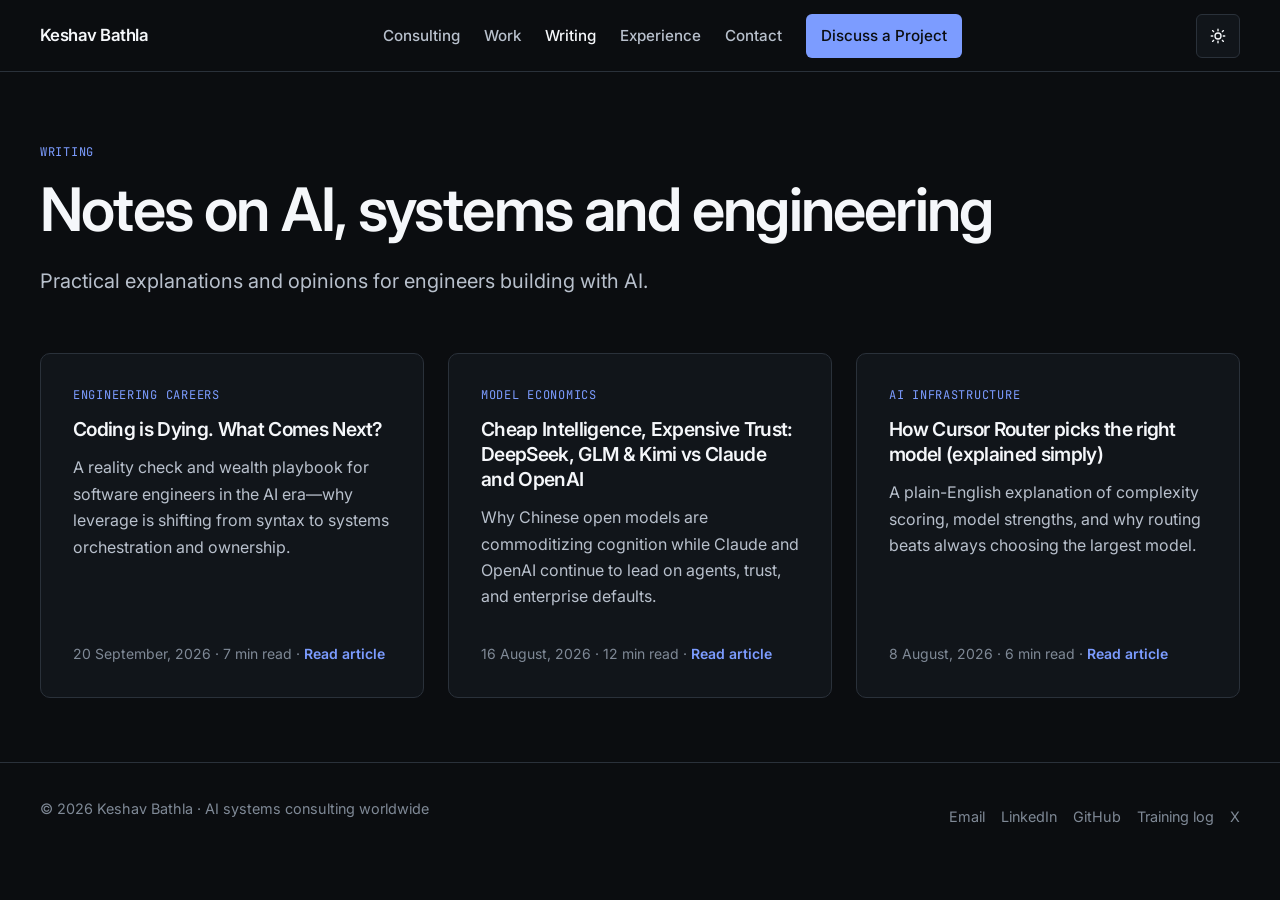
==== blogs/index.html @ 4aac5ff5 "feat: add Off-hours training log bridge, hero whisper, and footer link Co-authored-by: Cursor <curso" ====
<!DOCTYPE html>
<html lang="en">
<head>
<meta charset="utf-8">
<meta name="viewport" content="width=device-width, initial-scale=1">
<script>(function(){const t=localStorage.getItem('theme')||'dark';document.documentElement.setAttribute('data-theme',t);})();</script>
<link rel="canonical" href="https://import-keshav.github.io/blogs/">
<link rel="preconnect" href="https://fonts.googleapis.com">
<link rel="preconnect" href="https://fonts.gstatic.com" crossorigin>
<link href="https://fonts.googleapis.com/css2?family=Inter:wght@400;500;600;700&family=JetBrains+Mono:wght@400;500&display=swap" rel="stylesheet">
<link rel="stylesheet" href="../static_files/style.css">
<title>Production AI Engineering Blog | Keshav Bathla</title>
<meta name="description" content="Technical writing on production AI agents, MCP, LLM routing, RAG, evals, and high-scale backend systems by Bengaluru engineer Keshav Bathla.">
<meta name="author" content="Keshav Bathla">
<meta name="robots" content="index, follow">
<meta name="theme-color" content="#0b0d10">
<meta property="og:title" content="Production AI Engineering Blog | Keshav Bathla">
<meta property="og:description" content="Technical writing on production AI agents, MCP, LLM routing, RAG, evals, and high-scale backend systems by Bengaluru engineer Keshav Bathla.">
<meta property="og:type" content="website">
<meta property="og:url" content="https://import-keshav.github.io/blogs/">
<meta property="og:locale" content="en_US">
<meta property="og:image" content="https://import-keshav.github.io/static_files/og-default.jpg">
<meta property="og:image:width" content="1200">
<meta property="og:image:height" content="630">
<meta property="og:image:type" content="image/jpeg">
<meta property="og:image:alt" content="Keshav Bathla, Senior AI Systems and Backend Engineer in Bengaluru">
<meta property="og:site_name" content="Keshav Bathla">
<meta name="twitter:card" content="summary_large_image">
<meta name="twitter:title" content="Production AI Engineering Blog | Keshav Bathla">
<meta name="twitter:description" content="Technical writing on production AI agents, MCP, LLM routing, RAG, evals, and high-scale backend systems.">
<meta name="twitter:image" content="https://import-keshav.github.io/static_files/og-default.jpg">
<meta name="twitter:image:alt" content="Keshav Bathla, Senior AI Systems and Backend Engineer">
<meta name="twitter:creator" content="@import_keshav">
<meta name="twitter:site" content="@import_keshav">
<link rel="icon" href="data:image/svg+xml,%3Csvg xmlns='http://www.w3.org/2000/svg' viewBox='0 0 32 32'%3E%3Crect width='32' height='32' rx='6' fill='%237c9cff'/%3E%3Ctext x='16' y='22' text-anchor='middle' font-family='Arial' font-weight='700' font-size='18' fill='%230b0d10'%3EK%3C/text%3E%3C/svg%3E">
<script type="application/ld+json">
{
  "@context": "https://schema.org",
  "@graph": [
    {
      "@type": "WebSite",
      "@id": "https://import-keshav.github.io/#website",
      "url": "https://import-keshav.github.io/",
      "name": "Keshav Bathla",
      "inLanguage": "en",
      "publisher": {
        "@id": "https://import-keshav.github.io/#person"
      }
    },
    {
      "@type": "Person",
      "@id": "https://import-keshav.github.io/#person",
      "name": "Keshav Bathla",
      "url": "https://import-keshav.github.io/",
      "image": "https://import-keshav.github.io/static_files/keshav-bathla.jpg"
    },
    {
      "@type": "CollectionPage",
      "@id": "https://import-keshav.github.io/blogs/#collection",
      "url": "https://import-keshav.github.io/blogs/",
      "name": "Production AI Engineering Blog — Keshav Bathla",
      "description": "Technical writing on production AI agents, MCP, LLM routing, RAG, evals, and high-scale backend systems.",
      "inLanguage": "en",
      "isPartOf": {
        "@id": "https://import-keshav.github.io/#website"
      },
      "about": {
        "@id": "https://import-keshav.github.io/#person"
      },
      "breadcrumb": {
        "@id": "https://import-keshav.github.io/blogs/#breadcrumb"
      },
      "mainEntity": {
        "@id": "https://import-keshav.github.io/blogs/#itemlist"
      }
    },
    {
      "@type": "BreadcrumbList",
      "@id": "https://import-keshav.github.io/blogs/#breadcrumb",
      "itemListElement": [
        {
          "@type": "ListItem",
          "position": 1,
          "name": "Home",
          "item": "https://import-keshav.github.io/"
        },
        {
          "@type": "ListItem",
          "position": 2,
          "name": "Writing",
          "item": "https://import-keshav.github.io/blogs/"
        }
      ]
    },
    {
      "@type": "ItemList",
      "@id": "https://import-keshav.github.io/blogs/#itemlist",
      "name": "Published writing",
      "itemListOrder": "https://schema.org/ItemListOrderDescending",
      "numberOfItems": 3,
      "itemListElement": [
        {
          "@type": "ListItem",
          "position": 1,
          "name": "Coding is Dying. What Comes Next?",
          "url": "https://import-keshav.github.io/blogs/coding-is-dying-what-comes-next.html"
        },
        {
          "@type": "ListItem",
          "position": 2,
          "name": "Cheap Intelligence, Expensive Trust: DeepSeek, GLM & Kimi vs Claude and OpenAI",
          "url": "https://import-keshav.github.io/blogs/chinese-ai-models-vs-us.html"
        },
        {
          "@type": "ListItem",
          "position": 3,
          "name": "How Cursor Router picks the right model (explained simply)",
          "url": "https://import-keshav.github.io/blogs/how-cursor-router-works.html"
        }
      ]
    }
  ]
}
</script>
</head>
<body>
<a class="skip-link" href="#main">Skip to content</a>
<header class="site-header">
  <div class="wrap header-inner">
    <a class="wordmark" href="../index.html">Keshav Bathla</a>
    <nav class="nav-desktop" aria-label="Primary">
      <a href="../consulting.html">Consulting</a>
      <a href="../index.html#work">Work</a>
      <a href="index.html" aria-current="page">Writing</a>
      <a href="../index.html#experience">Experience</a>
      <a href="../index.html#contact">Contact</a>
      <a class="nav-resume" href="../consulting.html#contact">Discuss a Project</a>
    </nav>
    <div class="header-actions">
      <details class="nav-menu" id="navMenu">
        <summary class="menu-summary" aria-label="Open menu">
          <svg viewBox="0 0 24 24" aria-hidden="true"><path d="M4 7h16M4 12h16M4 17h16"/></svg>
        </summary>
        <div class="nav-panel">
          <a href="../consulting.html">Consulting</a>
          <a href="../index.html#work">Work</a>
          <a href="index.html" aria-current="page">Writing</a>
          <a href="../index.html#experience">Experience</a>
          <a href="../index.html#contact">Contact</a>
          <a class="nav-resume" href="../consulting.html#contact">Discuss a Project</a>
          <a href="../static_files/keshav-bathla-resume.pdf">Download Résumé</a>
        </div>
      </details>
      <button type="button" class="theme-toggle" aria-pressed="false" aria-label="Switch to light theme">
        <svg class="icon-sun" viewBox="0 0 24 24" aria-hidden="true"><circle cx="12" cy="12" r="4"/><path d="M12 3v2M12 19v2M5 12H3M21 12h-2M6.2 6.2 4.8 4.8M19.2 19.2l-1.4-1.4M6.2 17.8 4.8 19.2M19.2 4.8l-1.4 1.4"/></svg>
        <svg class="icon-moon" viewBox="0 0 24 24" aria-hidden="true"><path d="M20 14.5A8.5 8.5 0 1 1 9.5 4 7 7 0 0 0 20 14.5z"/></svg>
      </button>
    </div>
  </div>
</header>

<main id="main">
  <header class="wrap blog-hero">
    <p class="eyebrow">Writing</p>
    <h1>Notes on AI, systems and engineering</h1>
    <p class="lead">Practical explanations and opinions for engineers building with AI.</p>
  </header>

  <ul class="wrap blog-list">
    <li>
      <a class="writing-card" href="coding-is-dying-what-comes-next.html">
        <p class="topic">Engineering careers</p>
        <h2>Coding is Dying. What Comes Next?</h2>
        <p>A reality check and wealth playbook for software engineers in the AI era—why leverage is shifting from syntax to systems orchestration and ownership.</p>
        <p class="writing-meta">20 September, 2026 · 7 min read · <span class="read-link">Read article</span></p>
      </a>
    </li>
    <li>
      <a class="writing-card" href="chinese-ai-models-vs-us.html">
        <p class="topic">Model economics</p>
        <h2>Cheap Intelligence, Expensive Trust: DeepSeek, GLM &amp; Kimi vs Claude and OpenAI</h2>
        <p>Why Chinese open models are commoditizing cognition while Claude and OpenAI continue to lead on agents, trust, and enterprise defaults.</p>
        <p class="writing-meta">16 August, 2026 · 12 min read · <span class="read-link">Read article</span></p>
      </a>
    </li>
    <li>
      <a class="writing-card" href="how-cursor-router-works.html">
        <p class="topic">AI infrastructure</p>
        <h2>How Cursor Router picks the right model (explained simply)</h2>
        <p>A plain-English explanation of complexity scoring, model strengths, and why routing beats always choosing the largest model.</p>
        <p class="writing-meta">8 August, 2026 · 6 min read · <span class="read-link">Read article</span></p>
      </a>
    </li>
  </ul>
</main>

<footer class="site-footer">
  <div class="wrap footer-inner">
    <p>© 2026 Keshav Bathla · AI systems consulting worldwide</p>
    <nav class="footer-links" aria-label="Social">
      <a href="mailto:keshavbathla2017@gmail.com">Email</a>
      <a href="https://www.linkedin.com/in/keshav-bathla-b517a2152/" rel="me noopener">LinkedIn</a>
      <a href="https://github.com/import-keshav" rel="me noopener">GitHub</a>
      <a href="https://keshav-harness.github.io/" rel="noopener">Training log</a>
      <a href="https://x.com/import_keshav" rel="me noopener">X</a>
    </nav>
  </div>
</footer>
<script src="../static_files/portfolio.js"></script>
</body>
</html>
---- static_files/style.css ----
:root {
  color-scheme: dark;
  --color-bg: #0b0d10;
  --color-surface: #11151a;
  --color-surface-raised: #171c22;
  --color-border: #2a313a;
  --color-border-strong: #3a4552;
  --color-text-primary: #f5f7fa;
  --color-text-secondary: #b8c0cc;
  --color-text-muted: #7f8996;
  --color-accent: #7c9cff;
  --color-accent-hover: #9ab1ff;
  --color-accent-soft: rgba(124, 156, 255, 0.12);
  --color-focus: #9ab1ff;
  --color-on-accent: #0b0d10;
  --font-sans: "Inter", system-ui, -apple-system, BlinkMacSystemFont, "Segoe UI", sans-serif;
  --font-mono: "JetBrains Mono", ui-monospace, SFMono-Regular, Consolas, monospace;
  --space-1: 0.25rem;
  --space-2: 0.5rem;
  --space-3: 0.75rem;
  --space-4: 1rem;
  --space-6: 1.5rem;
  --space-8: 2rem;
  --space-12: 3rem;
  --space-16: 4rem;
  --space-24: 6rem;
  --wrap: 1200px;
  --article: 720px;
  --radius: 10px;
  --header-h: 72px;
}

[data-theme="light"] {
  color-scheme: light;
  --color-bg: #f7f8fa;
  --color-surface: #ffffff;
  --color-surface-raised: #f1f3f6;
  --color-border: #d0d5dd;
  --color-border-strong: #b8c0ca;
  --color-text-primary: #15181d;
  --color-text-secondary: #4b5563;
  --color-text-muted: #6b7280;
  --color-accent: #315fd6;
  --color-accent-hover: #244cad;
  --color-accent-soft: rgba(49, 95, 214, 0.09);
  --color-focus: #315fd6;
  --color-on-accent: #ffffff;
}

*, *::before, *::after { box-sizing: border-box; }
html { scroll-padding-top: calc(var(--header-h) + 12px); scroll-behavior: smooth; }
html, body { margin: 0; padding: 0; }
body {
  font-family: var(--font-sans);
  font-size: 1rem;
  line-height: 1.65;
  color: var(--color-text-secondary);
  background: var(--color-bg);
  min-height: 100%;
}
img { max-width: 100%; height: auto; }
a { color: var(--color-accent); text-underline-offset: 0.15em; }
a:hover { color: var(--color-accent-hover); }
:focus-visible {
  outline: 2px solid var(--color-focus);
  outline-offset: 3px;
}
h1, h2, h3, h4 { color: var(--color-text-primary); font-weight: 600; letter-spacing: -0.03em; }
h1 { font-size: clamp(2.5rem, 6vw, 3.75rem); line-height: 1.08; margin: 0 0 var(--space-6); }
h2 { font-size: clamp(2rem, 4vw, 2.75rem); line-height: 1.1; letter-spacing: -0.035em; margin: 0 0 var(--space-4); }
h3 { font-size: 1.5rem; line-height: 1.3; letter-spacing: -0.02em; margin: 0 0 var(--space-3); }
p { margin: 0 0 var(--space-4); }
ul, ol { margin: 0 0 var(--space-4); padding-left: 1.25rem; }

.skip-link {
  position: absolute;
  left: var(--space-4);
  top: -100px;
  z-index: 200;
  padding: 0.6rem 0.9rem;
  background: var(--color-accent);
  color: var(--color-on-accent);
  border-radius: 6px;
  text-decoration: none;
  font-weight: 600;
}
.skip-link:focus { top: var(--space-3); }

.wrap {
  width: min(var(--wrap), calc(100% - 2 * clamp(1rem, 4vw, 2rem)));
  margin-inline: auto;
}

.eyebrow {
  font-family: var(--font-mono);
  font-size: 0.75rem;
  line-height: 1.4;
  letter-spacing: 0.06em;
  text-transform: uppercase;
  color: var(--color-accent);
  margin: 0 0 var(--space-4);
}

.section { padding: 72px 0; }
.section-intro { max-width: 42rem; margin-bottom: var(--space-12); }

.site-header {
  position: sticky;
  top: 0;
  z-index: 50;
  height: var(--header-h);
  background: var(--color-bg);
  border-bottom: 1px solid var(--color-border);
}
.header-inner {
  height: 100%;
  display: flex;
  align-items: center;
  justify-content: space-between;
  gap: var(--space-4);
}
.wordmark {
  font-weight: 600;
  color: var(--color-text-primary);
  text-decoration: none;
  letter-spacing: -0.03em;
  font-size: 1.05rem;
  flex-shrink: 0;
  white-space: nowrap;
}
.wordmark:hover { color: var(--color-accent); }

.nav-desktop {
  display: none;
  align-items: center;
  gap: var(--space-6);
}
.nav-desktop a {
  display: inline-flex;
  align-items: center;
  min-height: 44px;
  color: var(--color-text-secondary);
  text-decoration: none;
  font-size: 0.95rem;
  font-weight: 500;
}
.nav-desktop a:hover,
.nav-desktop a[aria-current="page"] { color: var(--color-text-primary); }
.nav-desktop .nav-resume {
  padding: 0 0.95rem;
  border-radius: 6px;
  background: var(--color-accent);
  color: var(--color-on-accent) !important;
}
.nav-desktop .nav-resume:hover {
  background: var(--color-accent-hover);
  color: var(--color-on-accent) !important;
}
.nav-panel .nav-resume {
  color: var(--color-accent);
  font-weight: 600;
}

.header-actions { display: flex; align-items: center; gap: var(--space-2); }

.theme-toggle,
.menu-summary {
  display: inline-flex;
  align-items: center;
  justify-content: center;
  width: 44px;
  height: 44px;
  border: 1px solid var(--color-border);
  border-radius: 6px;
  background: var(--color-surface);
  color: var(--color-text-primary);
  cursor: pointer;
}
.theme-toggle:hover,
.menu-summary:hover { border-color: var(--color-border-strong); }
.theme-toggle svg,
.menu-summary svg { width: 18px; height: 18px; fill: none; stroke: currentColor; stroke-width: 1.8; stroke-linecap: round; stroke-linejoin: round; }
[data-theme="dark"] .icon-moon { display: none; }
[data-theme="light"] .icon-sun { display: none; }

.nav-menu { position: relative; }
.nav-menu summary { list-style: none; }
.nav-menu summary::-webkit-details-marker { display: none; }
.nav-panel {
  position: absolute;
  right: 0;
  top: calc(100% + 8px);
  min-width: 220px;
  background: var(--color-surface);
  border: 1px solid var(--color-border);
  border-radius: var(--radius);
  padding: var(--space-2);
  display: grid;
  gap: 2px;
}
.nav-panel a {
  width: 100%;
  min-height: 44px;
  display: flex;
  align-items: center;
  padding: 0.7rem 0.85rem;
  border-radius: 6px;
  color: var(--color-text-secondary);
  text-decoration: none;
  font-weight: 500;
}
.nav-panel a:hover { background: var(--color-surface-raised); color: var(--color-text-primary); }

.hero { padding: 96px 0 72px; }
.home-hero-inner {
  display: grid;
  gap: var(--space-6);
  align-items: center;
}
.home-hero-copy {
  max-width: 720px;
}
.home-hero-portrait {
  width: min(42vw, 160px);
  margin: 0;
  justify-self: start;
}
.home-hero-portrait picture,
.home-hero-portrait img {
  display: block;
  width: 100%;
}
.home-hero-portrait img {
  aspect-ratio: 4 / 5;
  object-fit: cover;
  object-position: center;
  border: 1px solid var(--color-border-strong);
  border-radius: var(--radius);
  background: var(--color-surface);
}
.hero h1 {
  font-size: clamp(2.35rem, 6.4vw, 4.4rem);
  line-height: 1.06;
  letter-spacing: -0.045em;
  margin-bottom: var(--space-6);
}
.lead { font-size: 1.25rem; line-height: 1.55; color: var(--color-text-secondary); max-width: 46rem; }
.hero-meta { color: var(--color-text-muted); margin-bottom: var(--space-8); }
.hero-actions { display: flex; flex-wrap: wrap; align-items: center; gap: var(--space-4); }

.btn {
  display: inline-flex;
  align-items: center;
  justify-content: center;
  min-height: 44px;
  padding: 0.7rem 1.15rem;
  border-radius: 6px;
  font-weight: 600;
  font-size: 0.95rem;
  text-decoration: none;
  border: 1px solid transparent;
}
.btn-primary { background: var(--color-accent); color: var(--color-on-accent); }
.btn-primary:hover { background: var(--color-accent-hover); color: var(--color-on-accent); }
.btn-secondary {
  background: transparent;
  color: var(--color-text-primary);
  border-color: var(--color-border-strong);
}
.btn-secondary:hover { border-color: var(--color-accent); color: var(--color-accent); }
.btn-text { color: var(--color-accent); font-weight: 600; text-decoration: none; min-height: 44px; display: inline-flex; align-items: center; }
.btn-text:hover { color: var(--color-accent-hover); }

.metrics {
  list-style: none;
  padding: 0;
  margin: 0;
  display: grid;
  grid-template-columns: 1fr 1fr;
  border: 1px solid var(--color-border);
  border-radius: var(--radius);
  overflow: hidden;
  background: var(--color-surface);
}
.metrics li {
  padding: var(--space-6);
  border-right: 1px solid var(--color-border);
  border-bottom: 1px solid var(--color-border);
}
.metrics li:nth-child(2n) { border-right: 0; }
.metrics li:nth-last-child(-n+2) { border-bottom: 0; }
.metrics strong {
  display: block;
  font-size: 1.5rem;
  color: var(--color-text-primary);
  letter-spacing: -0.03em;
  font-weight: 600;
}
.metrics span { color: var(--color-text-muted); font-size: 0.9rem; }

.cases { display: grid; gap: var(--space-8); }
.case {
  background: var(--color-surface);
  border: 1px solid var(--color-border);
  border-radius: var(--radius);
  padding: var(--space-8);
}
.case-kicker {
  font-family: var(--font-mono);
  font-size: 0.75rem;
  letter-spacing: 0.06em;
  text-transform: uppercase;
  color: var(--color-accent);
  margin-bottom: var(--space-3);
}
.case-header {
  display: grid;
  gap: var(--space-4);
  margin-bottom: var(--space-4);
}
.case-header h3 { margin: 0; }
.case-outcomes {
  display: flex;
  flex-wrap: wrap;
  gap: var(--space-2);
  list-style: none;
  padding: 0;
  margin: 0;
}
.outcome-badge {
  display: inline-flex;
  align-items: center;
  padding: 0.28rem 0.7rem;
  font-size: 0.78rem;
  font-weight: 500;
  line-height: 1.35;
  letter-spacing: -0.01em;
  color: var(--color-accent);
  background: var(--color-accent-soft);
  border: 1px solid color-mix(in srgb, var(--color-accent) 40%, transparent);
  border-radius: 999px;
}
.case-summary { font-size: 1.05rem; }
.case-facts {
  display: grid;
  gap: var(--space-6);
  margin: var(--space-8) 0;
}
.case-facts dt {
  font-family: var(--font-mono);
  font-size: 0.75rem;
  letter-spacing: 0.06em;
  text-transform: uppercase;
  color: var(--color-text-muted);
  margin-bottom: var(--space-2);
}
.case-facts dd { margin: 0; color: var(--color-text-secondary); }
.mono-line {
  font-family: var(--font-mono);
  font-size: 0.8rem;
  color: var(--color-text-muted);
  margin: 0;
}

.expertise-grid {
  display: grid;
  gap: var(--space-4);
}
.expertise-card {
  background: var(--color-surface);
  border: 1px solid var(--color-border);
  border-radius: var(--radius);
  padding: var(--space-6);
}
.expertise-card h3 { font-size: 1.2rem; }
.training-log-card {
  max-width: 42rem;
}
.training-log-card .btn-text {
  margin-top: var(--space-4);
}

.timeline { list-style: none; padding: 0; margin: 0; }
.timeline > li {
  display: grid;
  gap: var(--space-2);
  padding: var(--space-8) 0;
  border-top: 1px solid var(--color-border);
}
.timeline > li:last-child { border-bottom: 1px solid var(--color-border); }
.timeline time {
  font-family: var(--font-mono);
  font-size: 0.8rem;
  color: var(--color-text-muted);
}
.timeline-content { min-width: 0; }
.timeline h3 { margin-bottom: var(--space-1); }
.timeline h3 a { color: inherit; text-decoration: none; }
.timeline h3 a:hover { color: var(--color-accent); }
.role { color: var(--color-text-muted); margin-bottom: var(--space-4); }
.role-block { margin: 0; }
.timeline h3 + .role-block { margin-top: var(--space-3); }
.role-block + .role-block {
  margin-top: var(--space-6);
  padding-top: var(--space-6);
  border-top: 1px solid var(--color-border);
}
.role-title {
  margin: 0 0 var(--space-3);
  font-size: 0.95rem;
  font-weight: 600;
  color: var(--color-text-primary);
}
.experience-bullets {
  list-style: disc;
  margin: 0;
  padding-left: 1.25rem;
  width: 100%;
}
.experience-bullets > li {
  display: list-item;
  grid-template-columns: none;
  width: 100%;
  max-width: none;
  padding: 0.35em 0;
  margin: 0;
  border: 0;
}
.experience-bullets > li:last-child { padding-bottom: 0; }
.experience-bullets > li::marker { color: var(--color-text-muted); }
.experience-bullets strong { color: var(--color-text-primary); }
.section-head {
  display: flex;
  flex-wrap: wrap;
  align-items: baseline;
  justify-content: space-between;
  gap: var(--space-4);
  margin-bottom: var(--space-8);
}
.section-head h2 { margin: 0; }

.writing-list,
.blog-list {
  list-style: none;
  padding: 0;
  width: 100%;
  margin: 0 auto var(--space-16);
  display: grid;
  grid-template-columns: 1fr;
  gap: var(--space-4);
}
.writing-list > li,
.blog-list > li {
  min-width: 0;
  display: flex;
}
.wrap.blog-list {
  width: min(var(--wrap), calc(100% - 2 * clamp(1rem, 4vw, 2rem)));
}
.writing-card {
  display: flex;
  flex-direction: column;
  height: 100%;
  width: 100%;
  text-decoration: none;
  color: inherit;
  background: var(--color-surface);
  border: 1px solid var(--color-border);
  border-radius: var(--radius);
  padding: var(--space-6);
}
.writing-card:hover { border-color: var(--color-border-strong); }
.writing-card .topic {
  font-family: var(--font-mono);
  font-size: 0.75rem;
  letter-spacing: 0.06em;
  text-transform: uppercase;
  color: var(--color-accent);
  margin: 0 0 var(--space-3);
}
.writing-card h2,
.writing-card h3 {
  margin: 0 0 var(--space-3);
  color: var(--color-text-primary);
  font-size: 1.2rem;
  line-height: 1.3;
}
.writing-card p { margin: 0 0 var(--space-4); }
.writing-card .writing-meta {
  color: var(--color-text-muted);
  font-size: 0.875rem;
  margin-top: auto;
  margin-bottom: 0;
  padding-top: var(--space-4);
}
.read-link { font-weight: 600; color: var(--color-accent); }

.contact-actions { display: flex; flex-wrap: wrap; gap: var(--space-4); }

.site-footer {
  border-top: 1px solid var(--color-border);
  padding: var(--space-8) 0;
  color: var(--color-text-muted);
  font-size: 0.9rem;
}
.footer-inner {
  display: flex;
  flex-wrap: wrap;
  justify-content: space-between;
  gap: var(--space-4);
  align-items: center;
}
.footer-links { display: flex; flex-wrap: wrap; gap: var(--space-4); }
.footer-links a {
  display: inline-flex;
  align-items: center;
  min-height: 44px;
  color: var(--color-text-muted);
  text-decoration: none;
}
.footer-links a:hover { color: var(--color-accent); }

.blog-hero { padding: 72px 0 40px; max-width: 100%; }
.blog-hero .lead { max-width: 44rem; }
.crumb {
  font-size: 0.875rem;
  color: var(--color-text-muted);
  margin-bottom: var(--space-6);
}
.crumb a { color: var(--color-text-muted); text-decoration: none; }
.crumb a:hover { color: var(--color-accent); }
.blog-page { padding: 48px 0 96px; }
.blog-header { max-width: 900px; margin-bottom: var(--space-12); }
.blog-subtitle { font-size: 1.2rem; color: var(--color-text-secondary); margin: 0 0 var(--space-4); }
.blog-meta { color: var(--color-text-muted); font-size: 0.95rem; }

.blog-body {
  max-width: var(--article);
  font-size: 1.125rem;
  line-height: 1.72;
  color: var(--color-text-secondary);
}
.blog-body h2 { margin: 2.5em 0 0.8em; font-size: 1.55rem; }
.blog-body h3 { margin: 2em 0 0.6em; font-size: 1.2rem; }
.blog-body p { margin: 0 0 1.25em; }
.blog-body a { text-decoration: underline; }
.blog-body strong { color: var(--color-text-primary); }
.blog-body blockquote {
  margin: 1.5em 0;
  padding: 0.2em 0 0.2em 1.1em;
  border-left: 3px solid var(--color-accent);
  color: var(--color-text-secondary);
  font-style: italic;
}
.blog-body code,
.blog-body pre {
  font-family: var(--font-mono);
  font-size: 0.9em;
}
.blog-body code {
  background: var(--color-accent-soft);
  padding: 0.1em 0.35em;
  border-radius: 4px;
}
.blog-body pre {
  background: var(--color-surface);
  border: 1px solid var(--color-border);
  border-radius: 8px;
  padding: var(--space-4);
  overflow-x: auto;
}
.blog-body pre code { background: none; padding: 0; }
.blog-figure { margin: 2rem auto; max-width: 960px; }
.blog-figure img {
  width: 100%;
  border-radius: 8px;
  border: 1px solid var(--color-border);
  display: block;
  background: var(--color-surface);
}
.blog-figure figcaption {
  margin-top: 0.6rem;
  font-size: 0.875rem;
  color: var(--color-text-muted);
  text-align: center;
}
.blog-source {
  margin-top: 2.5rem;
  padding-top: 1.5rem;
  border-top: 1px solid var(--color-border);
  font-size: 0.95rem;
  color: var(--color-text-muted);
}

.author-cta {
  background: var(--color-surface);
  border: 1px solid var(--color-border-strong);
  border-radius: var(--radius);
  padding: var(--space-6);
  margin: var(--space-8) 0;
}
.author-cta-header {
  display: flex;
  align-items: center;
  gap: var(--space-4);
  margin-bottom: var(--space-3);
}
.author-avatar {
  width: 52px;
  height: 52px;
  border-radius: 8px;
  border: 1px solid var(--color-border-strong);
  object-fit: cover;
  flex-shrink: 0;
  background: var(--color-surface);
}
.author-cta h3,
.blog-body .author-cta h3 {
  font-size: 1.15rem;
  margin: 0;
}
.author-cta-header .eyebrow {
  margin: 0 0 2px;
}
.author-cta p {
  margin: 0 0 var(--space-4);
}
.author-cta .author-cta-links {
  display: flex;
  flex-wrap: wrap;
  align-items: center;
  gap: var(--space-3);
  margin: 0;
  color: var(--color-text-muted);
}
.author-cta-links a {
  display: inline-flex;
  align-items: center;
  min-height: 44px;
  font-weight: 600;
  text-decoration: none;
}
.author-cta-links a:hover {
  color: var(--color-accent-hover);
  text-decoration: underline;
}

/* Breadcrumbs */
.breadcrumbs {
  display: flex;
  align-items: center;
  gap: var(--space-2);
  font-family: var(--font-mono);
  font-size: 0.8rem;
  color: var(--color-text-muted);
  margin-bottom: var(--space-6);
}
.breadcrumbs a {
  color: inherit;
  text-decoration: none;
}
.breadcrumbs a:hover {
  color: var(--color-accent);
}
.breadcrumbs span[aria-hidden="true"] {
  color: var(--color-border-strong);
}

/* Consulting Styles */
.consulting-hero {
  padding: 96px 0 72px;
}
.consulting-hero-inner {
  display: grid;
  gap: var(--space-8);
  align-items: center;
}
.consulting-hero-copy {
  max-width: 720px;
}
.consulting-hero-portrait {
  display: flex;
  flex-direction: column;
  align-items: center;
  max-width: 260px;
  width: 100%;
}
.consulting-hero-portrait picture,
.consulting-hero-portrait img {
  display: block;
  width: 100%;
  aspect-ratio: 4 / 5;
  object-fit: cover;
  border-radius: var(--radius);
  border: 1px solid var(--color-border-strong);
  background: var(--color-surface);
}
.portrait-caption {
  margin-top: var(--space-2);
  font-family: var(--font-mono);
  font-size: 0.75rem;
  letter-spacing: 0.04em;
  color: var(--color-text-muted);
  text-align: center;
}
.portrait-caption a {
  color: var(--color-accent);
  text-decoration: none;
}
.portrait-caption a:hover {
  color: var(--color-accent-hover);
  text-decoration: underline;
}
.consulting-hero h1 {
  font-size: clamp(2.35rem, 6.4vw, 4.4rem);
  line-height: 1.02;
  letter-spacing: -0.045em;
}
.availability-note,
.proof-note {
  color: var(--color-text-muted);
  font-size: 0.9rem;
}
.proof-note {
  margin: var(--space-4) 0 0;
}
.offer-grid {
  display: grid;
  gap: var(--space-6);
}
.offer-card {
  display: flex;
  flex-direction: column;
  align-items: flex-start;
  background: var(--color-surface);
  border: 1px solid var(--color-border);
  border-radius: var(--radius);
  padding: var(--space-8);
}
.offer-card:target {
  border-color: var(--color-accent);
  box-shadow: 0 0 0 3px var(--color-accent-soft);
}
.offer-heading {
  width: 100%;
  padding-bottom: var(--space-4);
  margin-bottom: var(--space-4);
  border-bottom: 1px solid var(--color-border);
}
.offer-number {
  margin-bottom: var(--space-2);
  color: var(--color-accent);
  font-family: var(--font-mono);
  font-size: 0.75rem;
  letter-spacing: 0.06em;
  text-transform: uppercase;
}
.offer-duration {
  margin: 0;
  color: var(--color-text-muted);
  font-size: 0.9rem;
}
.offer-card h4 {
  margin: var(--space-4) 0 var(--space-2);
  color: var(--color-text-primary);
  font-size: 0.95rem;
  letter-spacing: -0.01em;
}
.offer-deliverables {
  margin-bottom: var(--space-6);
  padding-left: 1.25rem;
}
.offer-deliverables li {
  padding: 0.2rem 0;
}
.offer-card .mono-line {
  margin-top: auto;
  margin-bottom: var(--space-6);
}
.engagement-steps {
  display: grid;
  gap: var(--space-4);
  list-style: none;
  counter-reset: engagement;
  padding: 0;
  margin: 0;
}
.engagement-steps li {
  counter-increment: engagement;
  display: grid;
  grid-template-columns: 2rem 1fr;
  gap: var(--space-3);
  padding: var(--space-6);
  background: var(--color-surface);
  border: 1px solid var(--color-border);
  border-radius: var(--radius);
}
.engagement-steps li::before {
  content: counter(engagement, decimal-leading-zero);
  color: var(--color-accent);
  font-family: var(--font-mono);
  font-size: 0.8rem;
  line-height: 1.5;
}
.engagement-steps strong,
.engagement-steps span {
  grid-column: 2;
}
.engagement-steps strong {
  color: var(--color-text-primary);
}
.fit-grid {
  display: grid;
  gap: var(--space-8);
}
.fit-grid > div {
  padding: var(--space-8);
  background: var(--color-surface);
  border: 1px solid var(--color-border);
  border-radius: var(--radius);
}
.fit-grid ul {
  margin: 0;
  padding-left: 1.25rem;
}
.fit-grid li {
  margin-bottom: var(--space-2);
}
.conversion-band {
  background: var(--color-surface);
  border-top: 1px solid var(--color-border);
}
.consulting-bridge {
  background: var(--color-surface);
  border-top: 1px solid var(--color-border);
  border-bottom: 1px solid var(--color-border);
  padding: 72px 0;
}
.section.consulting-bridge {
  padding: 72px 0;
}
.consulting-bridge-copy {
  max-width: 680px;
}
.consulting-bridge .hero-meta {
  margin-bottom: var(--space-6);
}
.section-intro:has(+ .offer-investment-note) {
  margin-bottom: var(--space-6);
}
.offer-investment-note {
  max-width: 42rem;
  margin: 0 0 var(--space-12);
  padding: var(--space-4) var(--space-6);
  color: var(--color-text-primary);
  background: var(--color-accent-soft);
  border: 1px solid color-mix(in srgb, var(--color-accent) 35%, transparent);
  border-radius: var(--radius);
  font-size: 0.98rem;
}

/* CRO & Conversion Enhancements */
.comparison-grid {
  display: grid;
  gap: var(--space-6);
}
.comparison-card {
  background: var(--color-surface);
  border: 1px solid var(--color-border);
  border-radius: var(--radius);
  padding: var(--space-8);
  position: relative;
  display: flex;
  flex-direction: column;
  min-width: 0;
  overflow-wrap: break-word;
}
.comparison-card.highlight {
  border-color: var(--color-accent);
  background: var(--color-accent-soft);
  background: color-mix(in srgb, var(--color-surface) 94%, var(--color-accent));
}
.comparison-badge {
  display: inline-block;
  align-self: flex-start;
  font-family: var(--font-mono);
  font-size: 0.72rem;
  letter-spacing: 0.06em;
  text-transform: uppercase;
  color: var(--color-accent);
  background: var(--color-accent-soft);
  border: 1px solid color-mix(in srgb, var(--color-accent) 40%, transparent);
  border-radius: 999px;
  padding: 0.25rem 0.65rem;
  margin-bottom: var(--space-3);
}
.comparison-card h3 {
  font-size: 1.25rem;
  margin: 0 0 var(--space-3);
}
.comparison-card p {
  color: var(--color-text-secondary);
  font-size: 0.95rem;
  margin-bottom: var(--space-4);
}
.comparison-card ul {
  list-style: none;
  padding: 0;
  margin: 0;
  display: grid;
  gap: var(--space-3);
  font-size: 0.92rem;
  color: var(--color-text-secondary);
}
.comparison-card li {
  position: relative;
  padding-left: 1.25rem;
  line-height: 1.5;
}
.comparison-card li::before {
  content: "✓";
  position: absolute;
  left: 0;
  color: var(--color-accent);
  font-weight: 700;
}
.comparison-card.highlight li::before {
  content: "✓";
  color: var(--color-accent);
  font-weight: 700;
}

.contact-box .availability-note {
  margin: 0 0 var(--space-4);
}
.assurance-grid {
  display: grid;
  gap: var(--space-4);
}
.assurance-card {
  background: var(--color-surface);
  border: 1px solid var(--color-border);
  border-radius: var(--radius);
  padding: var(--space-6);
}
.assurance-card h4 {
  font-size: 1rem;
  color: var(--color-text-primary);
  margin: 0 0 var(--space-2);
  display: flex;
  align-items: center;
  gap: var(--space-2);
}
.assurance-card p {
  color: var(--color-text-secondary);
  font-size: 0.88rem;
  line-height: 1.55;
  margin: 0;
}

.contact-box {
  background: var(--color-surface);
  border: 1px solid var(--color-border-strong);
  border-radius: var(--radius);
  padding: clamp(1.5rem, 4vw, 2.5rem);
}
.conversion-band .contact-box {
  background: var(--color-bg);
}
.contact-box-header {
  margin-bottom: var(--space-6);
}
.contact-box-header h3 {
  font-size: 1.35rem;
  margin: 0 0 var(--space-2);
}
.contact-actions-grid {
  display: flex;
  flex-wrap: wrap;
  align-items: center;
  gap: var(--space-3);
  margin-bottom: var(--space-6);
}
.copy-email-btn {
  display: inline-flex;
  align-items: center;
  justify-content: center;
  flex-wrap: wrap;
  gap: var(--space-2);
  min-height: 44px;
  max-width: 100%;
  padding: 0.72rem 1.2rem;
  font-family: var(--font-sans);
  font-size: 0.92rem;
  font-weight: 500;
  line-height: 1.3;
  white-space: normal;
  overflow-wrap: anywhere;
  text-align: center;
  color: var(--color-text-primary);
  background: var(--color-surface-raised);
  border: 1px solid var(--color-border-strong);
  border-radius: 6px;
  cursor: pointer;
  transition: border-color 0.15s ease, color 0.15s ease;
}
.copy-email-btn:hover {
  border-color: var(--color-accent);
  color: var(--color-accent);
}
.sla-badge {
  display: inline-flex;
  align-items: center;
  flex-wrap: wrap;
  gap: var(--space-2);
  max-width: 100%;
  overflow-wrap: anywhere;
  font-family: var(--font-mono);
  font-size: 0.8rem;
  line-height: 1.45;
  color: var(--color-accent);
  background: var(--color-accent-soft);
  padding: 0.4rem 0.8rem;
  border-radius: 6px;
  border: 1px solid color-mix(in srgb, var(--color-accent) 30%, transparent);
}
.entry-path-note {
  margin: 0 0 var(--space-4);
  color: var(--color-text-muted);
  font-size: 0.92rem;
}
.entry-path-note a {
  font-weight: 600;
  text-decoration: none;
}
.entry-path-note a:hover {
  text-decoration: underline;
}

@media (min-width: 640px) {
  .section { padding: 88px 0; }
  .hero { padding: 120px 0 88px; }
  .expertise-grid { grid-template-columns: 1fr 1fr; }
  .assurance-grid { grid-template-columns: 1fr 1fr; }
  .assurance-grid > :last-child { grid-column: 1 / -1; }
  .blog-list,
  .writing-list {
    grid-template-columns: repeat(2, 1fr);
  }
  .timeline > li {
    grid-template-columns: 180px 1fr;
    gap: var(--space-8);
    align-items: start;
  }
}

@media (min-width: 760px) {
  .offer-grid,
  .fit-grid {
    grid-template-columns: repeat(2, minmax(0, 1fr));
  }
  .engagement-steps {
    grid-template-columns: repeat(2, minmax(0, 1fr));
  }
}

@media (min-width: 960px) {
  .nav-desktop { display: flex; }
  .nav-menu { display: none; }
  .section { padding: 120px 0; }
  .hero h1 { line-height: 1.02; }
  .home-hero-inner {
    grid-template-columns: minmax(0, 1fr) 260px;
    gap: var(--space-12);
  }
  .home-hero-portrait {
    width: 260px;
    justify-self: end;
  }
  .consulting-hero-inner {
    grid-template-columns: minmax(0, 1fr) 260px;
    gap: var(--space-12);
  }
  .metrics { grid-template-columns: repeat(4, 1fr); }
  .metrics li { border-bottom: 0; }
  .metrics li:nth-child(2n) { border-right: 1px solid var(--color-border); }
  .metrics li:last-child { border-right: 0; }
  .case-facts { grid-template-columns: repeat(3, 1fr); }
  .assurance-grid { grid-template-columns: repeat(3, 1fr); }
  .assurance-grid > :last-child { grid-column: auto; }
  .comparison-grid {
    grid-template-columns: repeat(3, minmax(0, 1fr));
  }
  .blog-list,
  .writing-list {
    grid-template-columns: repeat(3, 1fr);
    gap: var(--space-6);
  }
  .writing-card {
    padding: var(--space-8);
  }
}

@media (prefers-reduced-motion: reduce) {
  html { scroll-behavior: auto; }
  *, *::before, *::after { animation: none !important; transition: none !important; }
}
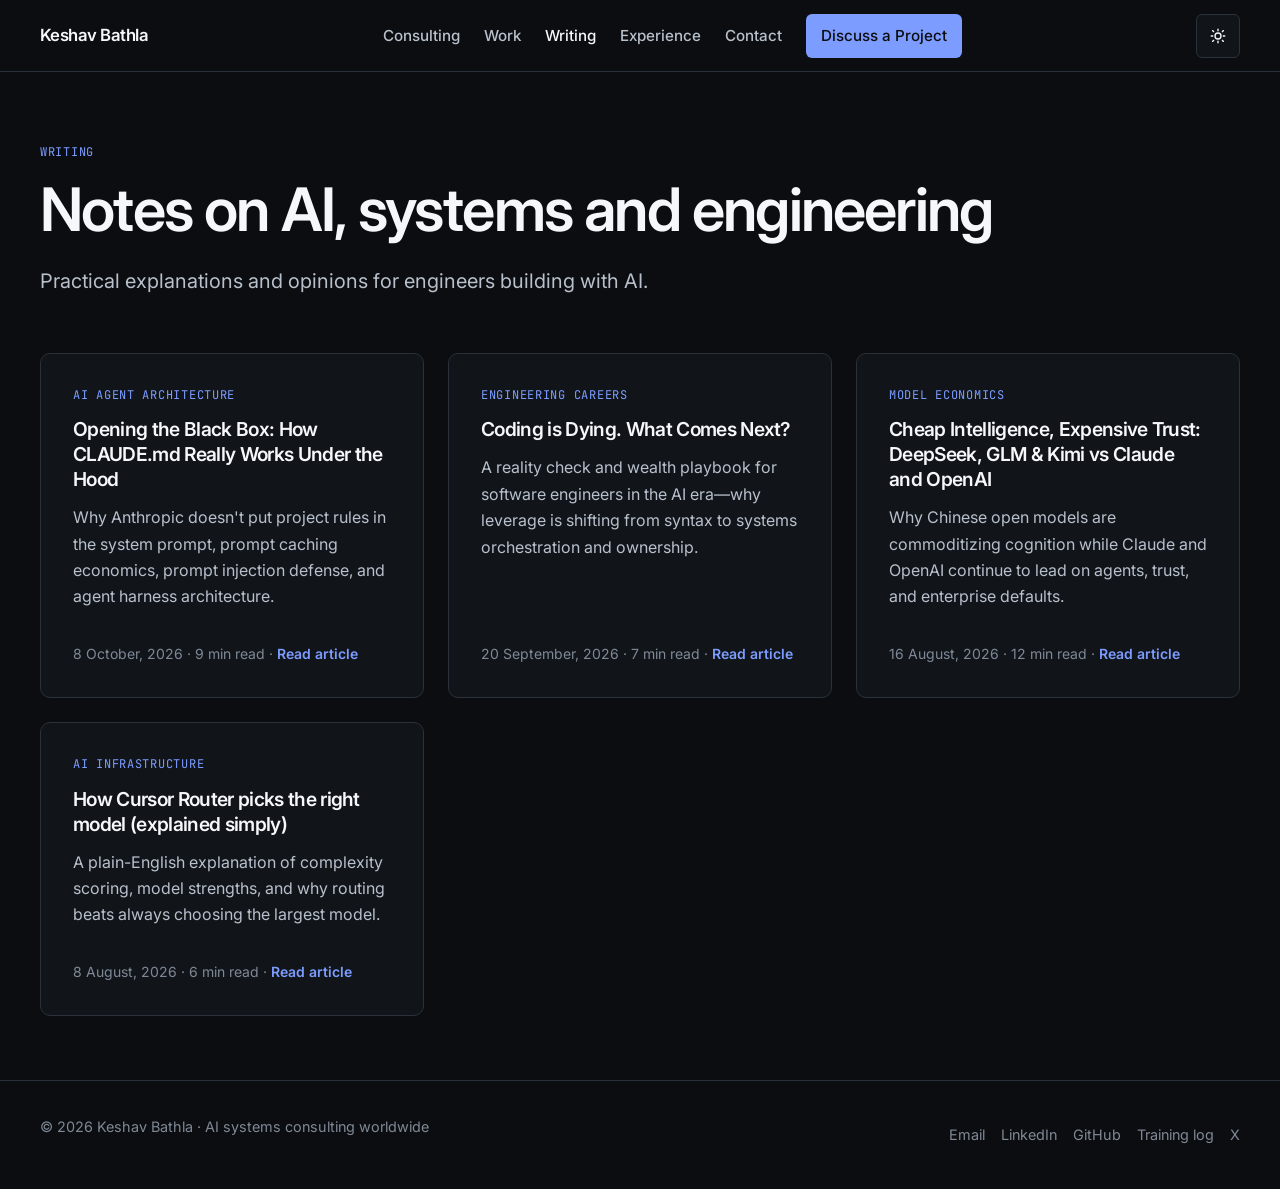
==== commit cc523b04: "feat(blog): publish post on how CLAUDE.md works with interactive mermaid diagrams Co-authored-by: Cu" ====
--- a/blogs/index.html
+++ b/blogs/index.html
@@ -4,6 +4,13 @@
 <meta charset="utf-8">
 <meta name="viewport" content="width=device-width, initial-scale=1">
 <script>(function(){const t=localStorage.getItem('theme')||'dark';document.documentElement.setAttribute('data-theme',t);})();</script>
+<script type="text/javascript">
+    (function(c,l,a,r,i,t,y){
+        c[a]=c[a]||function(){(c[a].q=c[a].q||[]).push(arguments)};
+        t=l.createElement(r);t.async=1;t.src="https://www.clarity.ms/tag/"+i;
+        y=l.getElementsByTagName(r)[0];y.parentNode.insertBefore(t,y);
+    })(window, document, "clarity", "script", "ytz2ba3l73");
+</script>
 <link rel="canonical" href="https://import-keshav.github.io/blogs/">
 <link rel="preconnect" href="https://fonts.googleapis.com">
 <link rel="preconnect" href="https://fonts.gstatic.com" crossorigin>
@@ -97,23 +104,29 @@
       "@id": "https://import-keshav.github.io/blogs/#itemlist",
       "name": "Published writing",
       "itemListOrder": "https://schema.org/ItemListOrderDescending",
-      "numberOfItems": 3,
+      "numberOfItems": 4,
       "itemListElement": [
         {
           "@type": "ListItem",
           "position": 1,
+          "name": "Opening the Black Box: How CLAUDE.md Really Works Under the Hood",
+          "url": "https://import-keshav.github.io/blogs/how-claude-md-works.html"
+        },
+        {
+          "@type": "ListItem",
+          "position": 2,
           "name": "Coding is Dying. What Comes Next?",
           "url": "https://import-keshav.github.io/blogs/coding-is-dying-what-comes-next.html"
         },
         {
           "@type": "ListItem",
-          "position": 2,
+          "position": 3,
           "name": "Cheap Intelligence, Expensive Trust: DeepSeek, GLM & Kimi vs Claude and OpenAI",
           "url": "https://import-keshav.github.io/blogs/chinese-ai-models-vs-us.html"
         },
         {
           "@type": "ListItem",
-          "position": 3,
+          "position": 4,
           "name": "How Cursor Router picks the right model (explained simply)",
           "url": "https://import-keshav.github.io/blogs/how-cursor-router-works.html"
         }
@@ -168,6 +181,14 @@
 
   <ul class="wrap blog-list">
     <li>
+      <a class="writing-card" href="how-claude-md-works.html">
+        <p class="topic">AI agent architecture</p>
+        <h2>Opening the Black Box: How CLAUDE.md Really Works Under the Hood</h2>
+        <p>Why Anthropic doesn't put project rules in the system prompt, prompt caching economics, prompt injection defense, and agent harness architecture.</p>
+        <p class="writing-meta">8 October, 2026 · 9 min read · <span class="read-link">Read article</span></p>
+      </a>
+    </li>
+    <li>
       <a class="writing-card" href="coding-is-dying-what-comes-next.html">
         <p class="topic">Engineering careers</p>
         <h2>Coding is Dying. What Comes Next?</h2>
--- a/static_files/style.css
+++ b/static_files/style.css
@@ -584,6 +584,136 @@
   color: var(--color-text-muted);
   text-align: center;
 }
+
+/* Mermaid & Visual Interactive Diagrams */
+.mermaid-figure {
+  margin: 2rem auto;
+  max-width: 960px;
+}
+.mermaid-diagram {
+  background: var(--color-surface);
+  border: 1px solid var(--color-border);
+  border-radius: 8px;
+  padding: 1.5rem 1rem;
+  overflow-x: auto;
+  display: flex;
+  justify-content: center;
+  align-items: center;
+  min-height: 120px;
+}
+.mermaid-diagram svg {
+  max-width: 100%;
+  height: auto;
+}
+
+/* Side-by-Side Blog Comparison Cards */
+.blog-compare-grid {
+  display: grid;
+  grid-template-columns: 1fr;
+  gap: 1.25rem;
+  margin: 2rem 0;
+}
+@media (min-width: 640px) {
+  .blog-compare-grid {
+    grid-template-columns: 1fr 1fr;
+  }
+}
+.blog-compare-card {
+  background: var(--color-surface);
+  border: 1px solid var(--color-border);
+  border-radius: 8px;
+  padding: 1.5rem;
+}
+.blog-compare-card.card-negative {
+  border-top: 3px solid #f87171;
+}
+.blog-compare-card.card-positive {
+  border-top: 3px solid #34d399;
+}
+.blog-compare-card h3 {
+  margin-top: 0;
+  margin-bottom: 1rem;
+  font-size: 1.15rem;
+  display: flex;
+  align-items: center;
+  gap: 0.5rem;
+}
+.blog-compare-card ul {
+  list-style: none;
+  padding-left: 0;
+  margin: 0;
+}
+.blog-compare-card li {
+  margin-bottom: 0.75rem;
+  position: relative;
+  padding-left: 1.75rem;
+  font-size: 0.95rem;
+  line-height: 1.5;
+}
+.blog-compare-card.card-negative li::before {
+  content: "❌";
+  position: absolute;
+  left: 0;
+}
+.blog-compare-card.card-positive li::before {
+  content: "✅";
+  position: absolute;
+  left: 0;
+}
+
+/* Blog Tables */
+.blog-table-wrap {
+  overflow-x: auto;
+  margin: 2rem 0;
+  border: 1px solid var(--color-border);
+  border-radius: 8px;
+  background: var(--color-surface);
+}
+.blog-table {
+  width: 100%;
+  border-collapse: collapse;
+  font-size: 0.95rem;
+  text-align: left;
+}
+.blog-table th,
+.blog-table td {
+  padding: 0.85rem 1rem;
+  border-bottom: 1px solid var(--color-border);
+}
+.blog-table th {
+  background: var(--color-surface-raised);
+  color: var(--color-text-primary);
+  font-weight: 600;
+  border-bottom: 2px solid var(--color-border-strong);
+}
+.blog-table tr:last-child td {
+  border-bottom: none;
+}
+.blog-table tr:nth-child(even) td {
+  background: var(--color-surface-raised);
+}
+
+/* Callout Box */
+.callout-box {
+  background: var(--color-surface);
+  border-left: 4px solid var(--color-accent);
+  border-radius: 0 8px 8px 0;
+  padding: 1.25rem 1.5rem;
+  margin: 1.75rem 0;
+  border-top: 1px solid var(--color-border);
+  border-right: 1px solid var(--color-border);
+  border-bottom: 1px solid var(--color-border);
+}
+.callout-box h4 {
+  margin-top: 0;
+  margin-bottom: 0.5rem;
+  color: var(--color-text-primary);
+  font-size: 1.05rem;
+}
+.callout-box p:last-child {
+  margin-bottom: 0;
+}
+
 .blog-source {
   margin-top: 2.5rem;
   padding-top: 1.5rem;
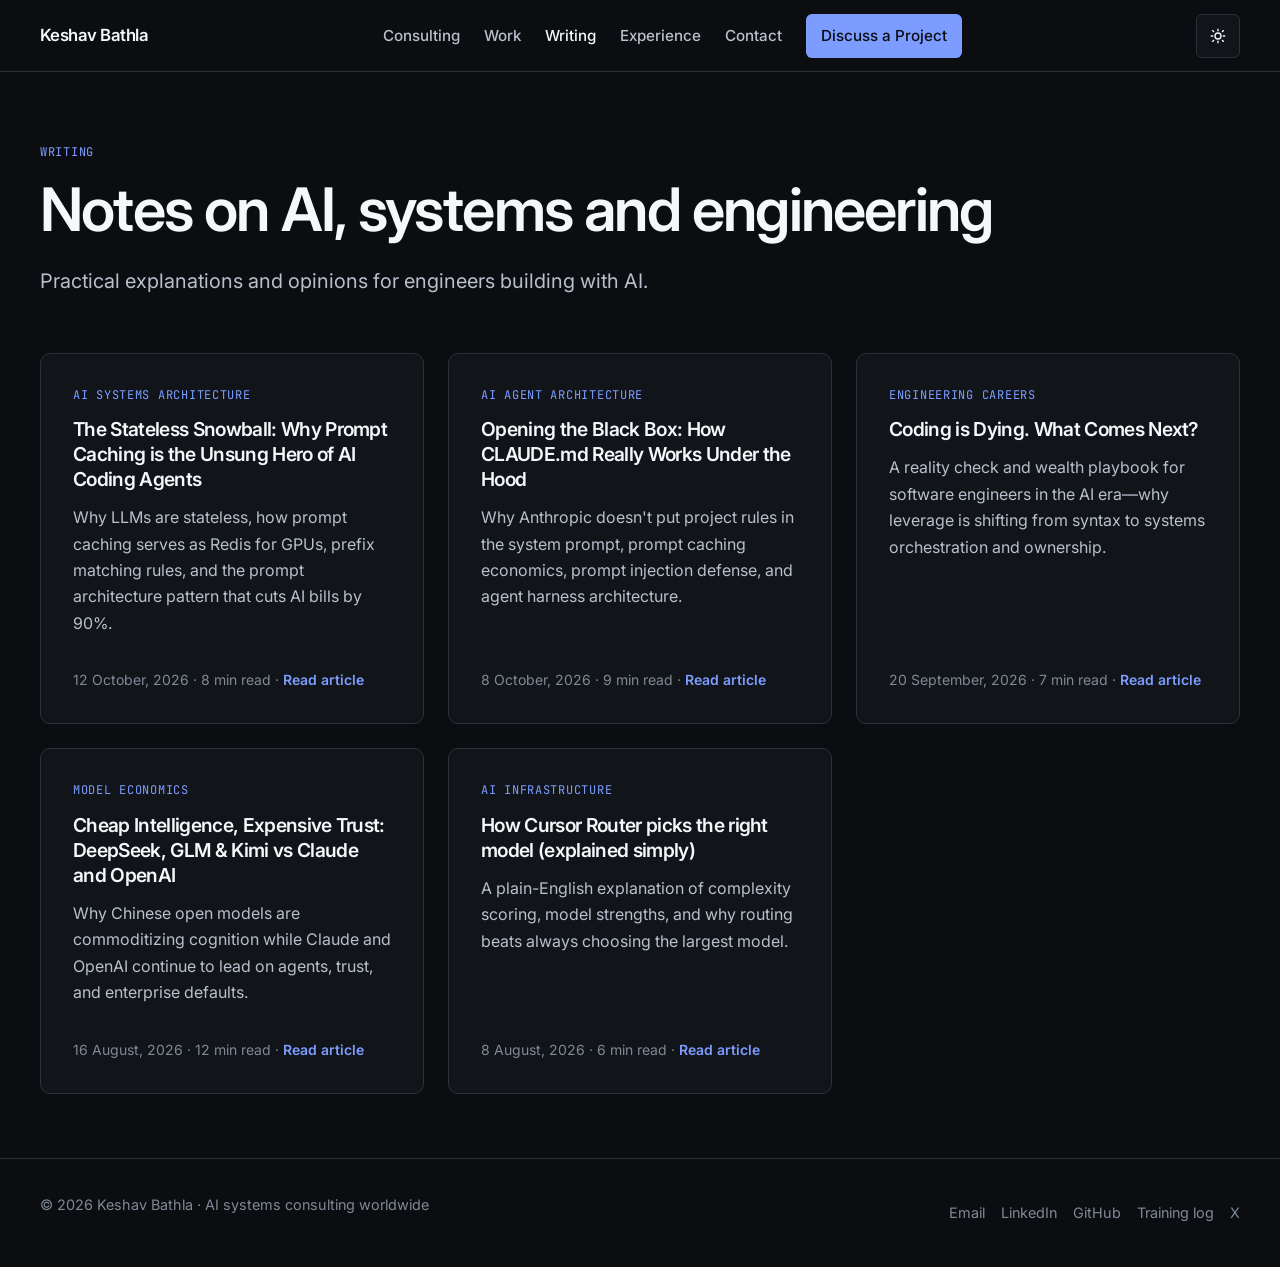
==== commit 5602d6af: "feat(blog): publish post on prompt caching for AI coding agents Co-authored-by: Cursor <cursoragent@" ====
--- a/blogs/index.html
+++ b/blogs/index.html
@@ -104,29 +104,35 @@
       "@id": "https://import-keshav.github.io/blogs/#itemlist",
       "name": "Published writing",
       "itemListOrder": "https://schema.org/ItemListOrderDescending",
-      "numberOfItems": 4,
+      "numberOfItems": 5,
       "itemListElement": [
         {
           "@type": "ListItem",
           "position": 1,
+          "name": "The Stateless Snowball: Why Prompt Caching is the Unsung Hero of AI Coding Agents",
+          "url": "https://import-keshav.github.io/blogs/how-prompt-caching-works.html"
+        },
+        {
+          "@type": "ListItem",
+          "position": 2,
           "name": "Opening the Black Box: How CLAUDE.md Really Works Under the Hood",
           "url": "https://import-keshav.github.io/blogs/how-claude-md-works.html"
         },
         {
           "@type": "ListItem",
-          "position": 2,
+          "position": 3,
           "name": "Coding is Dying. What Comes Next?",
           "url": "https://import-keshav.github.io/blogs/coding-is-dying-what-comes-next.html"
         },
         {
           "@type": "ListItem",
-          "position": 3,
+          "position": 4,
           "name": "Cheap Intelligence, Expensive Trust: DeepSeek, GLM & Kimi vs Claude and OpenAI",
           "url": "https://import-keshav.github.io/blogs/chinese-ai-models-vs-us.html"
         },
         {
           "@type": "ListItem",
-          "position": 4,
+          "position": 5,
           "name": "How Cursor Router picks the right model (explained simply)",
           "url": "https://import-keshav.github.io/blogs/how-cursor-router-works.html"
         }
@@ -181,6 +187,14 @@
 
   <ul class="wrap blog-list">
     <li>
+      <a class="writing-card" href="how-prompt-caching-works.html">
+        <p class="topic">AI systems architecture</p>
+        <h2>The Stateless Snowball: Why Prompt Caching is the Unsung Hero of AI Coding Agents</h2>
+        <p>Why LLMs are stateless, how prompt caching serves as Redis for GPUs, prefix matching rules, and the prompt architecture pattern that cuts AI bills by 90%.</p>
+        <p class="writing-meta">12 October, 2026 · 8 min read · <span class="read-link">Read article</span></p>
+      </a>
+    </li>
+    <li>
       <a class="writing-card" href="how-claude-md-works.html">
         <p class="topic">AI agent architecture</p>
         <h2>Opening the Black Box: How CLAUDE.md Really Works Under the Hood</h2>
--- a/static_files/style.css
+++ b/static_files/style.css
@@ -25,7 +25,7 @@
   --space-16: 4rem;
   --space-24: 6rem;
   --wrap: 1200px;
-  --article: 720px;
+  --article: 800px;
   --radius: 10px;
   --header-h: 72px;
 }
@@ -529,13 +529,22 @@
 }
 .crumb a { color: var(--color-text-muted); text-decoration: none; }
 .crumb a:hover { color: var(--color-accent); }
-.blog-page { padding: 48px 0 96px; }
-.blog-header { max-width: 900px; margin-bottom: var(--space-12); }
+.wrap.blog-page,
+.blog-page {
+  width: min(var(--article), calc(100% - 2 * clamp(1rem, 4vw, 2rem)));
+  max-width: var(--article);
+  margin-inline: auto;
+  padding: 48px 0 96px;
+}
+.blog-header {
+  max-width: 100%;
+  margin-bottom: var(--space-12);
+}
 .blog-subtitle { font-size: 1.2rem; color: var(--color-text-secondary); margin: 0 0 var(--space-4); }
 .blog-meta { color: var(--color-text-muted); font-size: 0.95rem; }
 
 .blog-body {
-  max-width: var(--article);
+  max-width: 100%;
   font-size: 1.125rem;
   line-height: 1.72;
   color: var(--color-text-secondary);
@@ -570,7 +579,7 @@
   overflow-x: auto;
 }
 .blog-body pre code { background: none; padding: 0; }
-.blog-figure { margin: 2rem auto; max-width: 960px; }
+.blog-figure { margin: 2rem auto; max-width: 100%; }
 .blog-figure img {
   width: 100%;
   border-radius: 8px;
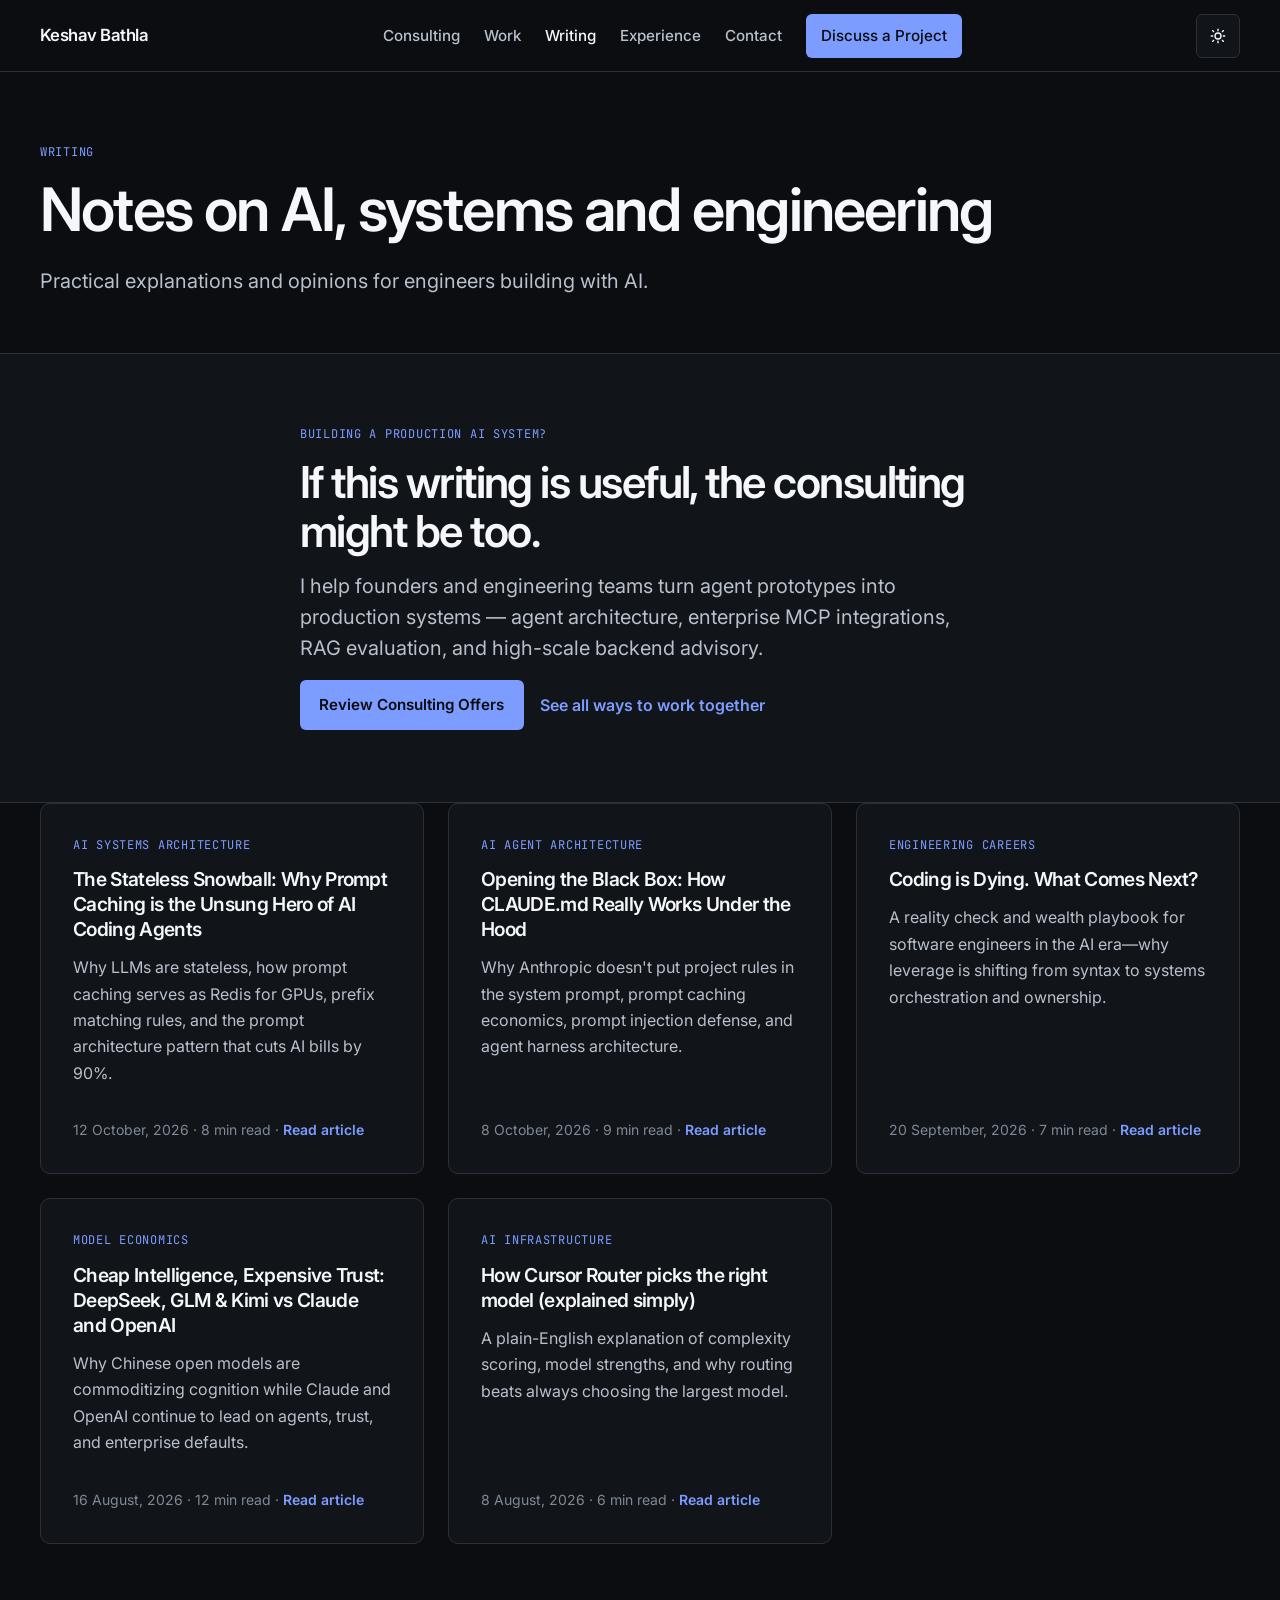
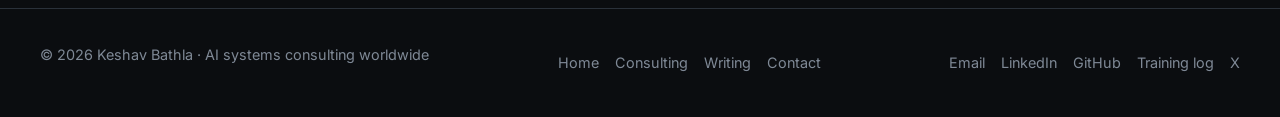
==== commit 36cbdef1: "feat(seo): align buyer titles, clarify hiring & consulting paths in contact and footer Co-authored-b" ====
--- a/blogs/index.html
+++ b/blogs/index.html
@@ -5,11 +5,18 @@
 <meta name="viewport" content="width=device-width, initial-scale=1">
 <script>(function(){const t=localStorage.getItem('theme')||'dark';document.documentElement.setAttribute('data-theme',t);})();</script>
 <script type="text/javascript">
-    (function(c,l,a,r,i,t,y){
-        c[a]=c[a]||function(){(c[a].q=c[a].q||[]).push(arguments)};
-        t=l.createElement(r);t.async=1;t.src="https://www.clarity.ms/tag/"+i;
-        y=l.getElementsByTagName(r)[0];y.parentNode.insertBefore(t,y);
-    })(window, document, "clarity", "script", "ytz2ba3l73");
+(function(c,l,a,r,i,t,y){
+    c[a]=c[a]||function(){(c[a].q=c[a].q||[]).push(arguments)};
+    function load(){
+      t=l.createElement(r);t.async=1;t.src="https://www.clarity.ms/tag/"+i;
+      y=l.getElementsByTagName(r)[0];y.parentNode.insertBefore(t,y);
+    }
+    if ('requestIdleCallback' in window) {
+      window.addEventListener('load', function(){ requestIdleCallback(load, {timeout: 4000}); });
+    } else {
+      window.addEventListener('load', function(){ setTimeout(load, 1); });
+    }
+})(window, document, "clarity", "script", "ytz2ba3l73");
 </script>
 <link rel="canonical" href="https://import-keshav.github.io/blogs/">
 <link rel="preconnect" href="https://fonts.googleapis.com">
@@ -185,6 +192,21 @@
     <p class="lead">Practical explanations and opinions for engineers building with AI.</p>
   </header>
 
+  <section class="section consulting-bridge" aria-labelledby="blogs-consulting-bridge-title">
+    <div class="wrap consulting-bridge-copy">
+      <p class="eyebrow">Building a production AI system?</p>
+      <h2 id="blogs-consulting-bridge-title">If this writing is useful, the consulting might be too.</h2>
+      <p class="lead">
+        I help founders and engineering teams turn agent prototypes into production systems — agent
+        architecture, enterprise MCP integrations, RAG evaluation, and high-scale backend advisory.
+      </p>
+      <div class="hero-actions">
+        <a class="btn btn-primary" href="../consulting.html">Review Consulting Offers</a>
+        <a class="btn-text" href="../index.html#contact">See all ways to work together</a>
+      </div>
+    </div>
+  </section>
+
   <ul class="wrap blog-list">
     <li>
       <a class="writing-card" href="how-prompt-caching-works.html">
@@ -232,6 +254,12 @@
 <footer class="site-footer">
   <div class="wrap footer-inner">
     <p>© 2026 Keshav Bathla · AI systems consulting worldwide</p>
+    <nav class="footer-links" aria-label="Site">
+      <a href="../index.html">Home</a>
+      <a href="../consulting.html">Consulting</a>
+      <a href="index.html" aria-current="page">Writing</a>
+      <a href="../index.html#contact">Contact</a>
+    </nav>
     <nav class="footer-links" aria-label="Social">
       <a href="mailto:keshavbathla2017@gmail.com">Email</a>
       <a href="https://www.linkedin.com/in/keshav-bathla-b517a2152/" rel="me noopener">LinkedIn</a>
--- a/static_files/style.css
+++ b/static_files/style.css
@@ -608,7 +608,11 @@
   display: flex;
   justify-content: center;
   align-items: center;
-  min-height: 120px;
+  /* ponytail: base fallback only — each diagram sets its own inline min-height
+     (approximated from node/message count) to reserve space and cut CLS before
+     the mermaid.esm module renders. Upgrade path: pre-rendered static SVG with
+     measured viewBox dimensions per diagram. */
+  min-height: 200px;
 }
 .mermaid-diagram svg {
   max-width: 100%;
@@ -713,6 +717,7 @@
   border-right: 1px solid var(--color-border);
   border-bottom: 1px solid var(--color-border);
 }
+.callout-box h3,
 .callout-box h4 {
   margin-top: 0;
   margin-bottom: 0.5rem;
@@ -1082,7 +1087,7 @@
   border-radius: var(--radius);
   padding: var(--space-6);
 }
-.assurance-card h4 {
+.assurance-card h3 {
   font-size: 1rem;
   color: var(--color-text-primary);
   margin: 0 0 var(--space-2);
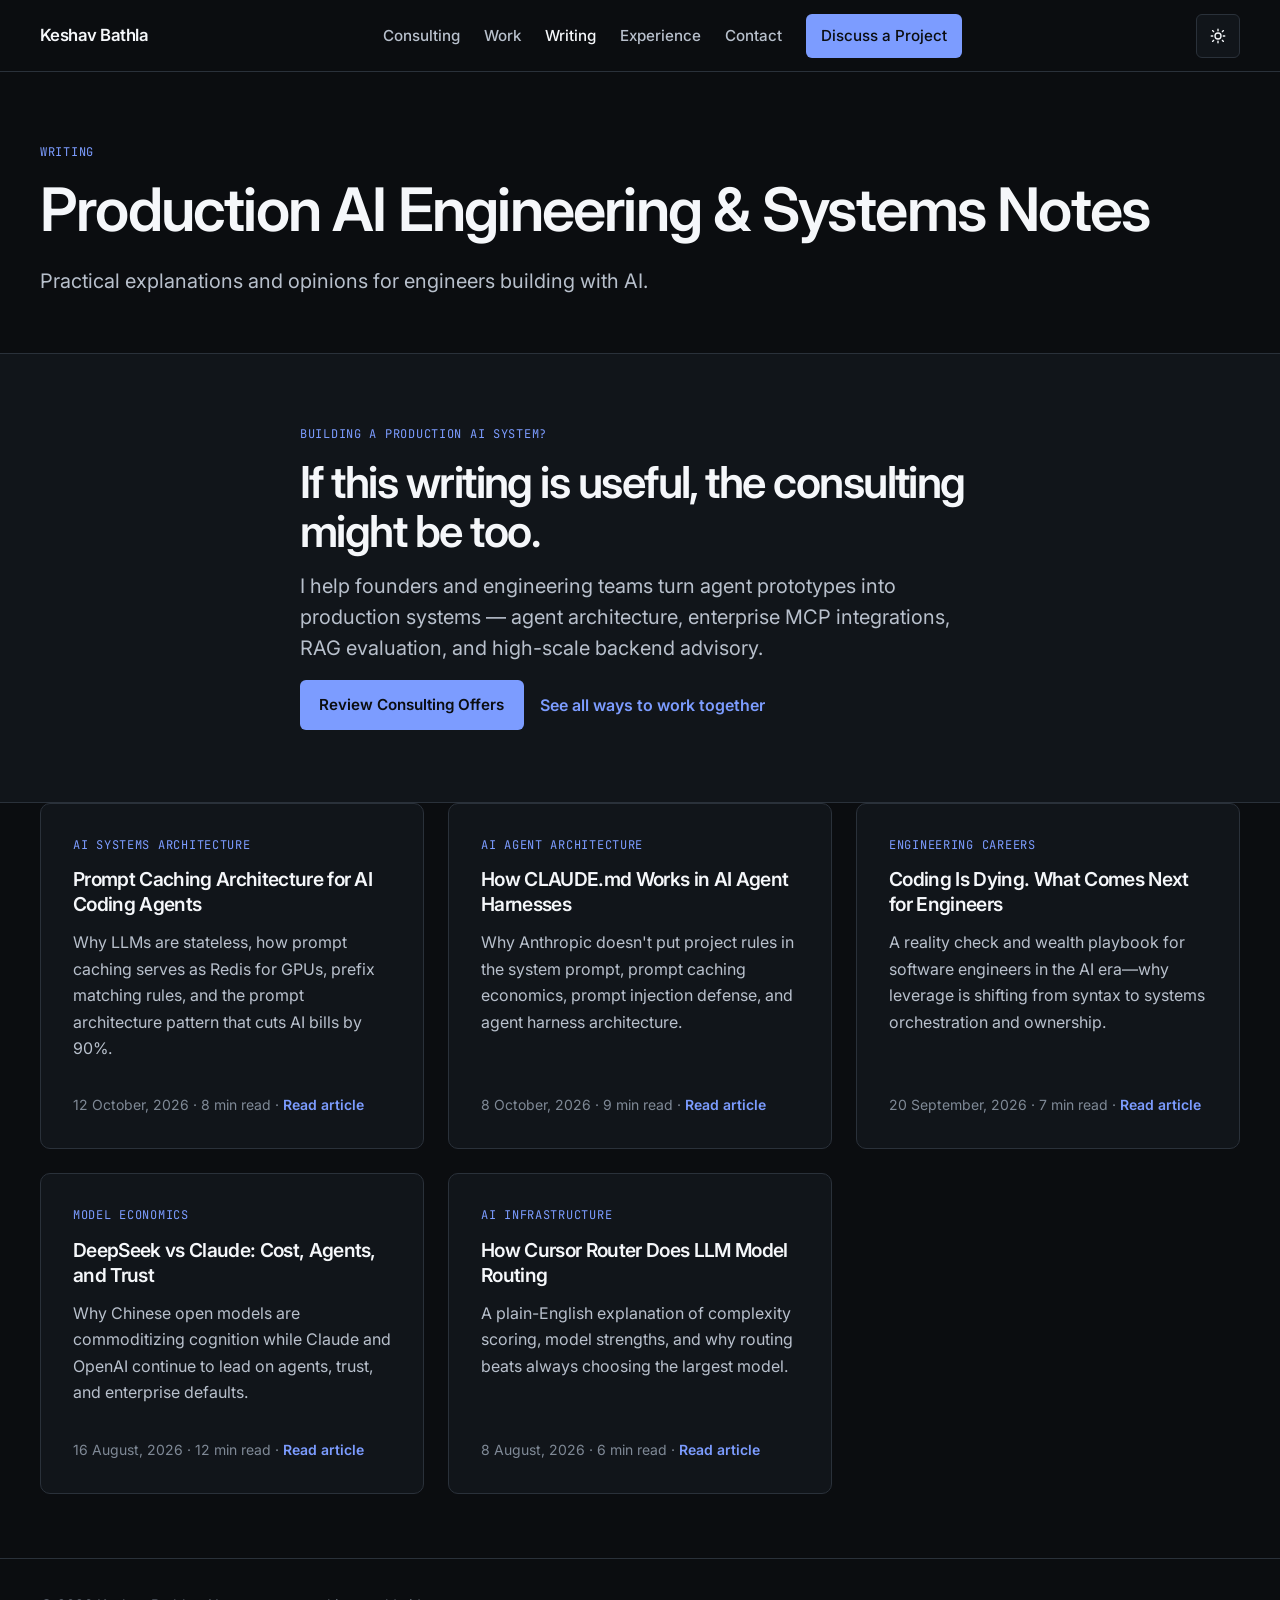
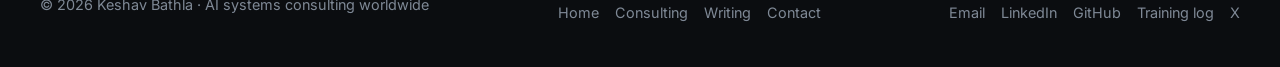
==== commit 381b0c75: "fix(seo): resolve round 1 SEO blockers - root-relative 404, title/H1 sync, and schema polish Co-auth" ====
--- a/blogs/index.html
+++ b/blogs/index.html
@@ -116,31 +116,31 @@
         {
           "@type": "ListItem",
           "position": 1,
-          "name": "The Stateless Snowball: Why Prompt Caching is the Unsung Hero of AI Coding Agents",
+          "name": "Prompt Caching Architecture for AI Coding Agents",
           "url": "https://import-keshav.github.io/blogs/how-prompt-caching-works.html"
         },
         {
           "@type": "ListItem",
           "position": 2,
-          "name": "Opening the Black Box: How CLAUDE.md Really Works Under the Hood",
+          "name": "How CLAUDE.md Works in AI Agent Harnesses",
           "url": "https://import-keshav.github.io/blogs/how-claude-md-works.html"
         },
         {
           "@type": "ListItem",
           "position": 3,
-          "name": "Coding is Dying. What Comes Next?",
+          "name": "Coding Is Dying. What Comes Next for Engineers",
           "url": "https://import-keshav.github.io/blogs/coding-is-dying-what-comes-next.html"
         },
         {
           "@type": "ListItem",
           "position": 4,
-          "name": "Cheap Intelligence, Expensive Trust: DeepSeek, GLM & Kimi vs Claude and OpenAI",
+          "name": "DeepSeek vs Claude: Cost, Agents, and Trust",
           "url": "https://import-keshav.github.io/blogs/chinese-ai-models-vs-us.html"
         },
         {
           "@type": "ListItem",
           "position": 5,
-          "name": "How Cursor Router picks the right model (explained simply)",
+          "name": "How Cursor Router Does LLM Model Routing",
           "url": "https://import-keshav.github.io/blogs/how-cursor-router-works.html"
         }
       ]
@@ -153,13 +153,13 @@
 <a class="skip-link" href="#main">Skip to content</a>
 <header class="site-header">
   <div class="wrap header-inner">
-    <a class="wordmark" href="../index.html">Keshav Bathla</a>
+    <a class="wordmark" href="/">Keshav Bathla</a>
     <nav class="nav-desktop" aria-label="Primary">
-      <a href="../consulting.html">Consulting</a>
-      <a href="../index.html#work">Work</a>
-      <a href="index.html" aria-current="page">Writing</a>
-      <a href="../index.html#experience">Experience</a>
-      <a href="../index.html#contact">Contact</a>
+      <a href="/consulting.html">Consulting</a>
+      <a href="/#work">Work</a>
+      <a href="/blogs/" aria-current="page">Writing</a>
+      <a href="/#experience">Experience</a>
+      <a href="/#contact">Contact</a>
       <a class="nav-resume" href="../consulting.html#contact">Discuss a Project</a>
     </nav>
     <div class="header-actions">
@@ -168,11 +168,11 @@
           <svg viewBox="0 0 24 24" aria-hidden="true"><path d="M4 7h16M4 12h16M4 17h16"/></svg>
         </summary>
         <div class="nav-panel">
-          <a href="../consulting.html">Consulting</a>
-          <a href="../index.html#work">Work</a>
-          <a href="index.html" aria-current="page">Writing</a>
-          <a href="../index.html#experience">Experience</a>
-          <a href="../index.html#contact">Contact</a>
+          <a href="/consulting.html">Consulting</a>
+          <a href="/#work">Work</a>
+          <a href="/blogs/" aria-current="page">Writing</a>
+          <a href="/#experience">Experience</a>
+          <a href="/#contact">Contact</a>
           <a class="nav-resume" href="../consulting.html#contact">Discuss a Project</a>
           <a href="../static_files/keshav-bathla-resume.pdf">Download Résumé</a>
         </div>
@@ -188,7 +188,7 @@
 <main id="main">
   <header class="wrap blog-hero">
     <p class="eyebrow">Writing</p>
-    <h1>Notes on AI, systems and engineering</h1>
+    <h1>Production AI Engineering &amp; Systems Notes</h1>
     <p class="lead">Practical explanations and opinions for engineers building with AI.</p>
   </header>
 
@@ -201,8 +201,8 @@
         architecture, enterprise MCP integrations, RAG evaluation, and high-scale backend advisory.
       </p>
       <div class="hero-actions">
-        <a class="btn btn-primary" href="../consulting.html">Review Consulting Offers</a>
-        <a class="btn-text" href="../index.html#contact">See all ways to work together</a>
+        <a class="btn btn-primary" href="/consulting.html">Review Consulting Offers</a>
+        <a class="btn-text" href="/#contact">See all ways to work together</a>
       </div>
     </div>
   </section>
@@ -211,7 +211,7 @@
     <li>
       <a class="writing-card" href="how-prompt-caching-works.html">
         <p class="topic">AI systems architecture</p>
-        <h2>The Stateless Snowball: Why Prompt Caching is the Unsung Hero of AI Coding Agents</h2>
+        <h2>Prompt Caching Architecture for AI Coding Agents</h2>
         <p>Why LLMs are stateless, how prompt caching serves as Redis for GPUs, prefix matching rules, and the prompt architecture pattern that cuts AI bills by 90%.</p>
         <p class="writing-meta">12 October, 2026 · 8 min read · <span class="read-link">Read article</span></p>
       </a>
@@ -219,7 +219,7 @@
     <li>
       <a class="writing-card" href="how-claude-md-works.html">
         <p class="topic">AI agent architecture</p>
-        <h2>Opening the Black Box: How CLAUDE.md Really Works Under the Hood</h2>
+        <h2>How CLAUDE.md Works in AI Agent Harnesses</h2>
         <p>Why Anthropic doesn't put project rules in the system prompt, prompt caching economics, prompt injection defense, and agent harness architecture.</p>
         <p class="writing-meta">8 October, 2026 · 9 min read · <span class="read-link">Read article</span></p>
       </a>
@@ -227,7 +227,7 @@
     <li>
       <a class="writing-card" href="coding-is-dying-what-comes-next.html">
         <p class="topic">Engineering careers</p>
-        <h2>Coding is Dying. What Comes Next?</h2>
+        <h2>Coding Is Dying. What Comes Next for Engineers</h2>
         <p>A reality check and wealth playbook for software engineers in the AI era—why leverage is shifting from syntax to systems orchestration and ownership.</p>
         <p class="writing-meta">20 September, 2026 · 7 min read · <span class="read-link">Read article</span></p>
       </a>
@@ -235,7 +235,7 @@
     <li>
       <a class="writing-card" href="chinese-ai-models-vs-us.html">
         <p class="topic">Model economics</p>
-        <h2>Cheap Intelligence, Expensive Trust: DeepSeek, GLM &amp; Kimi vs Claude and OpenAI</h2>
+        <h2>DeepSeek vs Claude: Cost, Agents, and Trust</h2>
         <p>Why Chinese open models are commoditizing cognition while Claude and OpenAI continue to lead on agents, trust, and enterprise defaults.</p>
         <p class="writing-meta">16 August, 2026 · 12 min read · <span class="read-link">Read article</span></p>
       </a>
@@ -243,7 +243,7 @@
     <li>
       <a class="writing-card" href="how-cursor-router-works.html">
         <p class="topic">AI infrastructure</p>
-        <h2>How Cursor Router picks the right model (explained simply)</h2>
+        <h2>How Cursor Router Does LLM Model Routing</h2>
         <p>A plain-English explanation of complexity scoring, model strengths, and why routing beats always choosing the largest model.</p>
         <p class="writing-meta">8 August, 2026 · 6 min read · <span class="read-link">Read article</span></p>
       </a>
@@ -255,10 +255,10 @@
   <div class="wrap footer-inner">
     <p>© 2026 Keshav Bathla · AI systems consulting worldwide</p>
     <nav class="footer-links" aria-label="Site">
-      <a href="../index.html">Home</a>
-      <a href="../consulting.html">Consulting</a>
-      <a href="index.html" aria-current="page">Writing</a>
-      <a href="../index.html#contact">Contact</a>
+      <a href="/">Home</a>
+      <a href="/consulting.html">Consulting</a>
+      <a href="/blogs/" aria-current="page">Writing</a>
+      <a href="/#contact">Contact</a>
     </nav>
     <nav class="footer-links" aria-label="Social">
       <a href="mailto:keshavbathla2017@gmail.com">Email</a>
